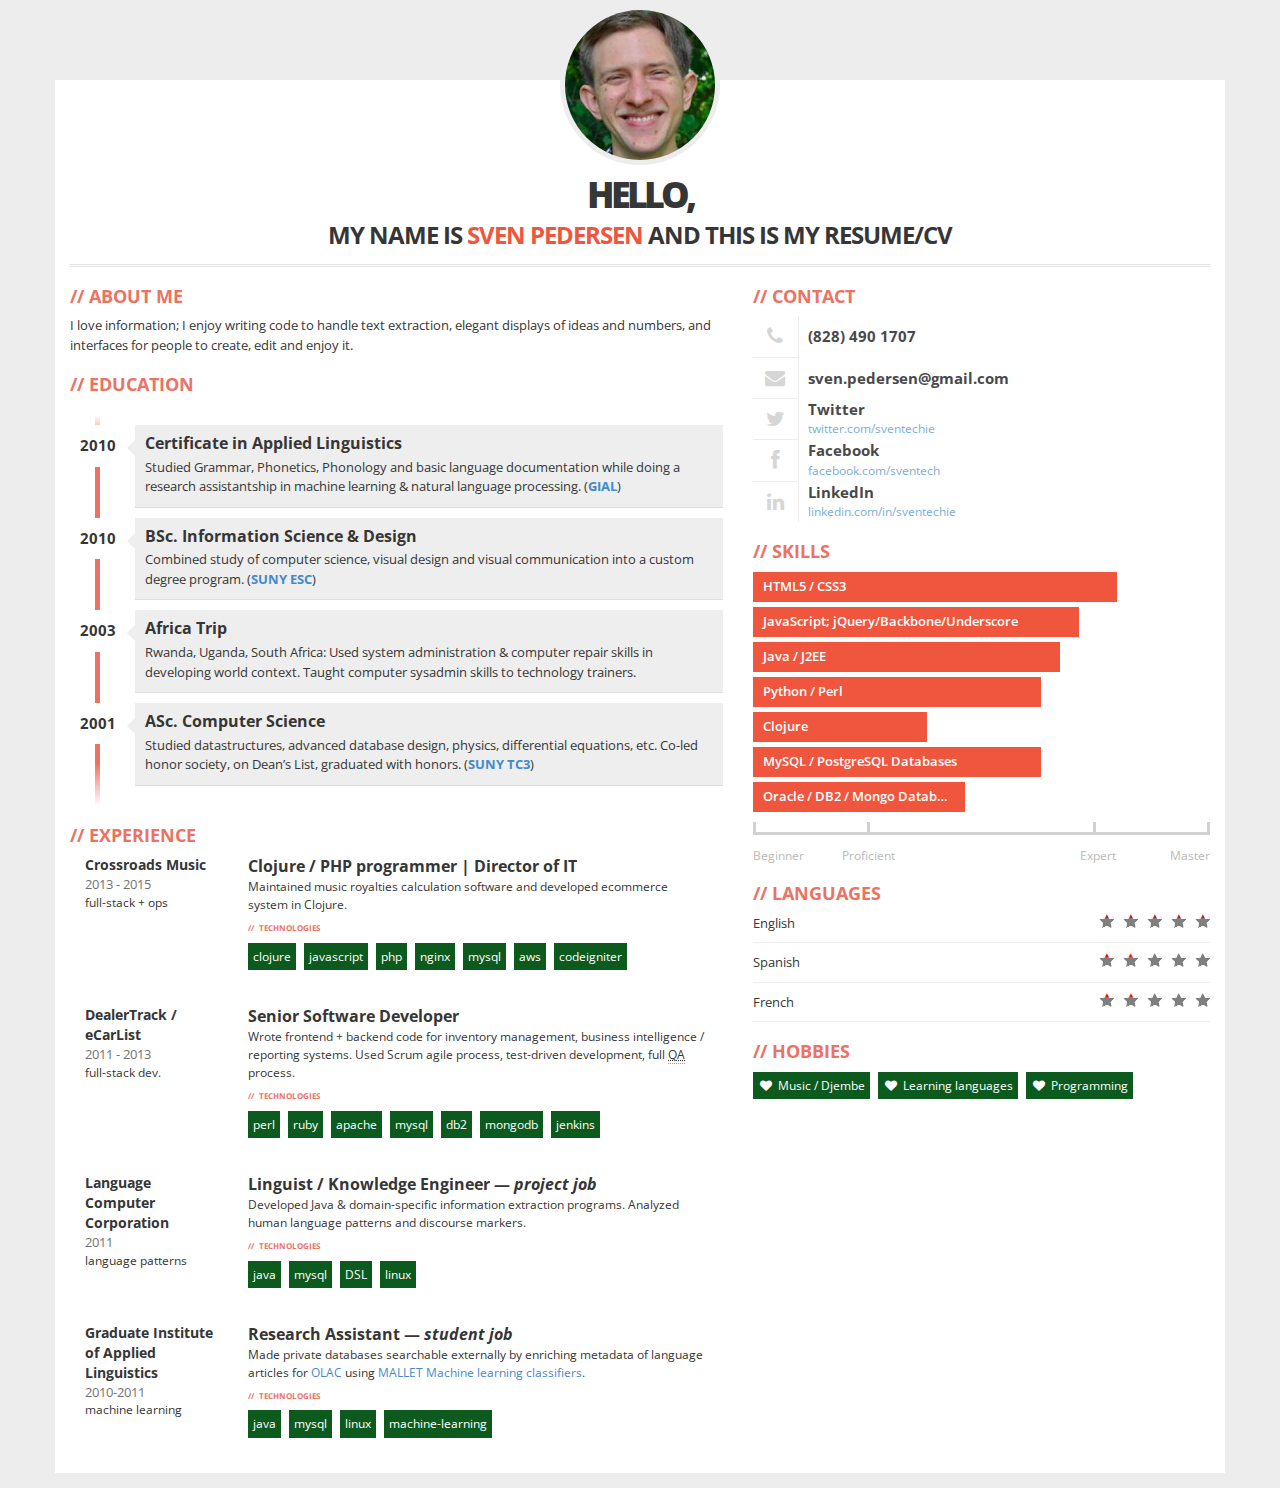
==== index.html @ 2f184332 "update languages" ====
<!DOCTYPE html>
<html lang="en">
  <head>
    <meta charset="utf-8">
    <meta http-equiv="X-UA-Compatible" content="IE=edge,chrome=1" />
    <meta name="viewport" content="width=device-width, initial-scale=1">
    <title>Sven Pedersen</title>
    <link href="css/bootstrap.min.css" rel="stylesheet">
    <link href="css/font-awesome.css" rel="stylesheet">
    <link href="css/main.css" rel="stylesheet">
    <!--[if lt IE 9]>
      <script src="js/html5shiv.js"></script>
      <script src="js/respond.min.js"></script>
    <![endif]-->
  </head>
  <body>
    <div class="container">
      <div class="row">
        <div class="col-xs-12">
          <div id="photo-header" class="text-center">
            <!-- PHOTO (AVATAR) -->
            <div id="photo">
              <img src="img/sven_profile.jpg" alt="avatar">
            </div>
            <div id="text-header">
              <h1>Hello,<br> my name is <span>Sven Pedersen</span> and this is my resume/cv</h1>
            </div>
          </div>
        </div>
      </div>
      <div class="row">
        <div class="col-xs-12 col-sm-7">
          <!-- ABOUT ME -->
          <div class="box">
            <h2>About Me</h2>
            <p>I love information; I enjoy writing code to handle text extraction, elegant displays
                of ideas and numbers, and interfaces for people to create, edit and enjoy it.
              </p>
          </div>
          <!-- EDUCATION -->
          <div class="box">
            <h2>Education</h2>
            <ul id="education" class="clearfix">
              <li>
                <div class="year pull-left">2010</div>
                <div class="description pull-right">
                  <h3>Certificate in Applied Linguistics</h3>
                  <p>Studied Grammar, Phonetics, Phonology and basic language documentation
                    while doing a research assistantship in machine learning &amp; natural language processing.
                    (<b><a href="http://www.gial.edu">GIAL</a></b>)</p>
                </div>
              </li>
              <li>
                <div class="year pull-left">2010</div>
                <div class="description pull-right">
                  <h3>BSc. Information Science &amp; Design</h3>
                  <p>Combined study of computer science, visual design and visual communication
                    into a custom degree program.
                    (<b><a href="http://www.esc.edu">SUNY ESC</a></b>)</p>
                </div>
              </li>
              <li>
                <div class="year pull-left">2003</div>
                <div class="description pull-right">
                  <h3>Africa Trip</h3>
                  <p>Rwanda, Uganda, South Africa: Used system administration &amp; computer repair skills in developing world context.
                    Taught computer sysadmin skills to technology trainers.</p>
                </div>
              </li>
              <li>
                <div class="year pull-left">2001</div>
                <div class="description pull-right">
                  <h3>ASc. Computer Science</h3>
                  <p>Studied datastructures, advanced database design, physics, differential equations, etc.
                     Co-led honor society, on Dean&rsquo;s List, graduated with honors.
                     (<b><a href="http://www.tc3.edu">SUNY TC3</a></b>)</p>
                </div>
              </li>
            </ul>
          </div>
          <!-- EXPERIENCE -->
          <div class="box">
            <h2>Experience</h2>
            <div class="job clearfix">
              <div class="col-xs-3">
                <div class="where">Crossroads Music</div>
                <div class="year">2013 - 2015</div>
                <div class="description">full-stack + ops</div>
              </div>
              <div class="col-xs-9">
                <div class="profession">Clojure / PHP programmer | Director of IT</div>
                <div class="description">Maintained music royalties calculation software and developed
                  ecommerce system in Clojure.</div>
                <!-- TECH -->
                <!-- Clojure, JavaScript, HTML5, SASS, PHP, CodeIgniter, Bootstrap, Linux, AWS, OpenStack -->
                <div class="box">
                  <h5>Technologies</h5>
                  <div class="tech-tag">clojure</div>
                  <div class="tech-tag">javascript</div>
                  <div class="tech-tag">php</div>
                  <div class="tech-tag">nginx</div>
                  <div class="tech-tag">mysql</div>
                  <div class="tech-tag">aws</div>
                  <div class="tech-tag">codeigniter</div>
                </div>
              </div>
            </div>
            <div class="job clearfix">
              <div class="col-xs-3">
                <div class="where">DealerTrack / eCarList</div>
                <div class="year">2011 - 2013</div>
                <div class="description">full-stack dev.</div>
              </div>
              <div class="col-xs-9">
                <div class="profession">Senior Software Developer</div>
                <div class="description">Wrote frontend + backend code for inventory management, business intelligence / reporting systems.
                  Used Scrum agile process, test-driven development, full <abbr title="quality assurance">QA</abbr> process.</div>
                <!-- TECH -->
                <!-- jQuery, HTML5, SASS, Perl, Ruby, Selenium WebDriver, MongoDB, MySQL, IBM DB2, Linux, Jenkins -->
                <div class="box">
                  <h5>Technologies</h5>
                  <div class="tech-tag">perl</div>
                  <div class="tech-tag">ruby</div>
                  <div class="tech-tag">apache</div>
                  <div class="tech-tag">mysql</div>
                  <div class="tech-tag">db2</div>
                  <div class="tech-tag">mongodb</div>
                  <div class="tech-tag">jenkins</div>
                </div>
              </div>
            </div>
            <div class="job clearfix">
              <div class="col-xs-3">
                <div class="where">Language Computer Corporation</div>
                <div class="year">2011</div>
                <div class="description">language patterns</div>
              </div>
              <div class="col-xs-9">
                <div class="profession">Linguist / Knowledge Engineer &mdash; <em>project job</em></div>
                <div class="description">Developed Java &amp; domain-specific information extraction programs.
                  Analyzed human language patterns and discourse markers.</div>
                <!-- TECH -->
                <!-- jQuery, HTML5, SASS, Perl, Ruby, Selenium WebDriver, MongoDB, MySQL, IBM DB2, Linux, Jenkins -->
                <div class="box">
                  <h5>Technologies</h5>
                  <div class="tech-tag">java</div>
                  <div class="tech-tag">mysql</div>
                  <div class="tech-tag">DSL</div>
                  <div class="tech-tag">linux</div>
                </div>
              </div>
            </div>
            <div class="job clearfix">
              <div class="col-xs-3">
                <div class="where">Graduate Institute of Applied Linguistics</div>
                <div class="year">2010-2011</div>
                <div class="description">machine learning</div>
              </div>
              <div class="col-xs-9">
                <div class="profession">Research Assistant &mdash; <em>student job</em></div>
                <div class="description">
                    Made private databases searchable externally by enriching metadata
                    of language articles for <a href="http://www.language-archives.org">OLAC</a>
                    using <a href="http://mallet.cs.umass.edu">MALLET Machine learning classifiers</a>.
                  </div>
                <!-- TECH -->
                <!-- Java, MALLET, Python, NLTK, MySQL, Linux, Apache -->
                <div class="box">
                  <h5>Technologies</h5>
                  <div class="tech-tag">java</div>
                  <div class="tech-tag">mysql</div>
                  <div class="tech-tag">linux</div>
                  <div class="tech-tag">machine-learning</div>
                </div>
              </div>
            </div>
          </div>
        </div>
        <div class="col-xs-12 col-sm-5">
          <!-- CONTACT -->
          <div class="box clearfix">
            <h2>Contact</h2>
            <div class="contact-item">
              <div class="icon pull-left text-center"><span class="fa fa-phone fa-fw"></span></div>
              <div class="title only pull-right">(828) 490 1707</div>
            </div>
            <div class="contact-item">
              <div class="icon pull-left text-center"><span class="fa fa-envelope fa-fw"></span></div>
              <div class="title only pull-right">sven.pedersen@gmail.com</div>
            </div>
            <div class="contact-item">
              <div class="icon pull-left text-center"><span class="fa fa-twitter fa-fw"></span></div>
              <div class="title pull-right">Twitter</div>
              <div class="description pull-right"><a href="https://twitter.com/sventechie">twitter.com/sventechie</a></div>
            </div>
            <div class="contact-item">
              <div class="icon pull-left text-center"><span class="fa fa-facebook fa-fw"></span></div>
              <div class="title pull-right">Facebook</div>
              <div class="description pull-right"><a href="https://www.facebook.com/sventech">facebook.com/sventech</a></div>
            </div>
            <div class="contact-item">
              <div class="icon pull-left text-center"><span class="fa fa-linkedin fa-fw"></span></div>
              <div class="title pull-right">LinkedIn</div>
                <div class="description pull-right"><a href="https://linkedin.com/in/sventechie">linkedin.com/in/sventechie</a></div>
            </div>
          </div>
          <!-- SKILLS -->
          <div class="box">
            <h2>Skills</h2>
            <div class="skills">
              <div class="item-skills" data-percent="0.95">HTML5 / CSS3</div>
              <div class="item-skills" data-percent="0.85">JavaScript; jQuery/Backbone/Underscore</div>
              <div class="item-skills" data-percent="0.80">Java / J2EE</div>
              <div class="item-skills" data-percent="0.75">Python / Perl</div>
              <div class="item-skills" data-percent="0.45">Clojure</div>
              <div class="item-skills" data-percent="0.75">MySQL / PostgreSQL Databases</div>
              <div class="item-skills" data-percent="0.55">Oracle / DB2 / Mongo Databases</div>
              <div class="skills-legend clearfix">
                <div class="legend-left legend">Beginner</div>
                <div class="legend-left legend"><span>Proficient</span></div>
                <div class="legend-right legend"><span>Expert</span></div>
                <div class="legend-right legend">Master</div>
              </div>
            </div>
          </div>
          <!-- LANGUAGES -->
          <div class="box">
            <h2>Languages</h2>
            <div id="language-skills">
              <div class="skill">English <div class="icons pull-right"><div style="width: 100%;" class="icons-red"></div></div></div>
              <div class="skill">Spanish <div class="icons pull-right"><div style="width: 40%;" class="icons-red"></div></div></div>
              <div class="skill">French <div class="icons pull-right"><div style="width: 35%;" class="icons-red"></div></div></div>
            </div>
          </div>
          <!-- HOBBIES -->
          <div class="box">
            <h2>Hobbies</h2>
            <div class="hobby">Music / Djembe</div>
            <div class="hobby">Learning languages</div>
            <div class="hobby">Programming</div>
          </div>
        </div>
      </div>
    </div>
    <!-- JQUERY -->
    <script src="js/jquery.min.js"></script>
    <!-- BOOTSTRAP -->
    <script src="js/bootstrap.min.js"></script>
    <!-- SCRIPTS -->
    <script src="js/scripts.js"></script>
  </body>
  <!-- template: 3 Color Resume by
</html>
---- css/main.css ----
/*******************************************
3ColorResume
Author: office@kamsolutions.pl
*******************************************/
/*******************************************
FONTS
*******************************************/
@import url(http://fonts.googleapis.com/css?family=Open+Sans:400,600,700,800);
/*******************************************
SETTINGS
*******************************************/
@-webkit-viewport {
  width: device-width; }

@-moz-viewport {
  width: device-width; }

@-ms-viewport {
  width: device-width; }

@-o-viewport {
  width: device-width; }

@viewport {
  width: device-width; }

/*******************************************
BODY
*******************************************/
body {
  font-family: 'Open Sans', Arial, Tahoma;
  font-weight: 400;
  font-size: 1em;
  color: #363636;
  background: #ededed; }

/*******************************************
CONTAINER
*******************************************/
.container {
  margin-top: 80px;
  margin-bottom: 15px;
  background: #fff; }

/*******************************************
PHOTO (AVATAR)
*******************************************/
#photo-header {
  margin-top: -75px; }

#photo {
  width: 160px;
  height: 160px;
  border-radius: 50%;
  overflow: hidden;
  padding: 5px;
  background: #ededed;
  display: inline-block; }
  #photo img {
    width: 150px;
    height: 150px;
    border-radius: 50%; }

#text-header h1 {
  margin: 0;
  padding: 0;
  font-size: 2.4em;
  font-weight: 700;
  text-transform: uppercase;
  letter-spacing: -1px; }
  #text-header h1::first-line {
    font-size: 1.5em;
    letter-spacing: -4px;
    font-weight: 800;
    line-height: 1.5em; }
  #text-header h1 span {
    color: #F0563D; }
  #text-header h1 sup {
    opacity: 0.5; }

#text-header:after {
  width: 100%;
  height: 3px;
  background: url(../img/line.png);
  margin-top: 15px;
  content: '';
  display: block; }

/*******************************************
DEFAULT BOX
*******************************************/
.box {
  margin-bottom: 15px; }
  .box h2 {
    color: #EC7263;
    font-size: 1.8em;
    font-weight: 700;
    text-transform: uppercase; }
    .box h2:before {
      content: '//';
      margin-right: 5px; }
  .box h5 {
    color: #EC7263;
    font-size: 0.8em;
    font-weight: 700;
    text-transform: uppercase; }
    .box h5:before {
      content: '//';
      margin-right: 5px; }
  .box p {
    font-size: 1.3em;
    line-height: 1.5em; }

/*******************************************
EDUCATION
*******************************************/
#education {
  margin-top: 20px;
  position: relative;
  padding: 1em 0;
  list-style: none; }
  #education:before {
    width: 5px;
    height: 100%;
    position: absolute;
    left: 25px;
    top: 0;
    content: ' ';
    display: block;
    background: #EC7263;
    background: -moz-linear-gradient(top, #ffffff 0%, #EC7263 7%, #EC7263 89%, #ffffff 100%);
    background: -webkit-gradient(linear, left top, left bottom, color-stop(0%, #ffffff), color-stop(7%, #EC7263), color-stop(89%, #EC7263), color-stop(100%, #ffffff));
    background: -webkit-linear-gradient(top, #ffffff 0%, #EC7263 7%, #EC7263 89%, #ffffff 100%);
    background: -o-linear-gradient(top, #ffffff 0%, #EC7263 7%, #EC7263 89%, #ffffff 100%);
    background: -ms-linear-gradient(top, #ffffff 0%, #EC7263 7%, #EC7263 89%, #ffffff 100%);
    background: linear-gradient(to bottom, #ffffff 0%, #EC7263 7%, #EC7263 89%, #ffffff 100%);
    filter: progid:DXImageTransform.Microsoft.gradient( startColorstr='#ffffff', endColorstr='#ffffff',GradientType=0 ); }
  #education li {
    width: 100%;
    z-index: 2;
    position: relative;
    float: left; }
  #education .year {
    width: 10%;
    background: #fff;
    padding: 10px;
    font-size: 1.5em;
    font-weight: 700;
    display: inline-block; }
  #education .description {
    width: 80%;
    display: inline-block;
    background: #eee;
    margin-bottom: 10px;
    position: relative;
    padding: 10px 10px 0 10px;
    border-bottom: 1px solid #ddd; }
    #education .description:after {
      content: '';
      position: absolute;
      top: 15px;
      right: 0;
      left: -16px;
      height: 0;
      width: 0;
      border: solid transparent;
      border-right-color: #eee;
      border-width: 8px;
      pointer-events: none; }
    #education .description h3 {
      font-size: 1.6em;
      margin: 0;
      padding: 0;
      font-weight: 700; }
    #education .description p {
      font-size: 1.3em;
      margin-top: 5px;
      padding: 0; }

/*******************************************
EXPERIENCES
*******************************************/
.job {
  margin-bottom: 15px; }
  .job .where {
    font-size: 1.4em;
    font-weight: bold; }
  .job .year {
    font-size: 1.3em;
    opacity: 0.7; }
  .job .profession {
    font-size: 1.6em;
    font-weight: bold; }
  .job .description {
    font-size: 1.2em;
    line-height: 1.5em; }

/*******************************************
CONTACT
*******************************************/
.contact-item {
  width: 100%;
  float: left; }
  .contact-item .icon {
    padding: 10px;
    border-right: 1px solid #aaa;
    border-bottom: 1px solid #aaa;
    opacity: 0.2; }
  .contact-item:last-child .icon {
    border-bottom: none; }
  .contact-item .fa {
    font-size: 2em; }
  .contact-item .title {
    width: 80%;
    width: calc(100% - 55px);
    font-size: 1.5em;
    font-weight: 700;
    opacity: 0.9; }
    .contact-item .title.only {
      margin-top: 10px; }
  .contact-item .description {
    width: 80%;
    width: calc(100% - 55px);
    font-size: 1.2em;
    opacity: 0.7; }

/*******************************************
SKILLS
*******************************************/
.item-skills {
  height: 30px;
  background: #F0563D;
  color: #fff;
  padding: 5px 10px;
  margin-bottom: 5px;
  white-space: nowrap;
  overflow: hidden;
  text-overflow: ellipsis;
  font-size: 1.3em;
  font-weight: 600; }

.skills-legend {
  margin-top: 20px;
  opacity: 0.8; }
  .skills-legend:before {
    width: 100%;
    height: 3px;
    position: relative;
    content: ' ';
    display: block;
    margin-bottom: -13px;
    background: #c6c6c6; }
  .skills-legend div {
    width: 25%;
    display: inline-block;
    font-size: 1.2em;
    color: #a9a9a9;
    float: left; }

.legend:before {
  width: 3px;
  height: 10px;
  position: relative;
  content: ' ';
  display: block;
  margin: auto;
  margin-bottom: 15px;
  background: #c6c6c6; }

.legend-left.legend:before {
  margin-left: 0; }

.legend-right.legend:before {
  margin-right: 0; }

.legend-left:nth-child(2) span {
  margin-left: -25px; }

.legend-right {
  text-align: right; }
  .legend-right:nth-child(3) span {
    margin-right: -20px; }

/*******************************************
LANGUAGES
*******************************************/
#language-skills .skill {
  font-size: 1.3em;
  margin: 10px 0;
  padding-bottom: 10px;
  border-bottom: 1px solid #eee; }
  #language-skills .skill .icons {
    width: 111px;
    height: 14px;
    background: url(../img/star-grey.png) no-repeat; }
  #language-skills .skill .icons-red {
    background: url(../img/star-red.png) no-repeat; }

/*******************************************
HOBBIES
*******************************************/
.hobby {
  color: #fff;
  display: inline-block;
  margin-right: 5px;
  margin-bottom: 5px;
  padding: 5px 5px 5px 25px;
  background: #0D5A1E;
  position: relative;
  font-size: 1.2em; }
  .hobby:before {
    content: "\f004";
    font-family: FontAwesome;
    font-style: normal;
    font-weight: normal;
    position: absolute;
    top: 6px;
    left: 7px; }

/*******************************************
TAGS
*******************************************/
.tech-tag {
  color: #fff;
  display: inline-block;
  margin-right: 5px;
  margin-bottom: 5px;
  padding: 5px 5px 5px 5px;
  background: #0D5A1E;
  position: relative;
  font-size: 1.2em; }

/*******************************************
MEDIA
*******************************************/
@media (min-width: 500px) {
  #education .description {
    width: 85%; } }

@media (min-width: 768px) {
  #education .description {
    width: 85%; } }

@media (min-width: 992px) {
  #education .description {
    width: 87%; } }

@media (min-width: 1200px) {
  #education .description {
    width: 90%; } }
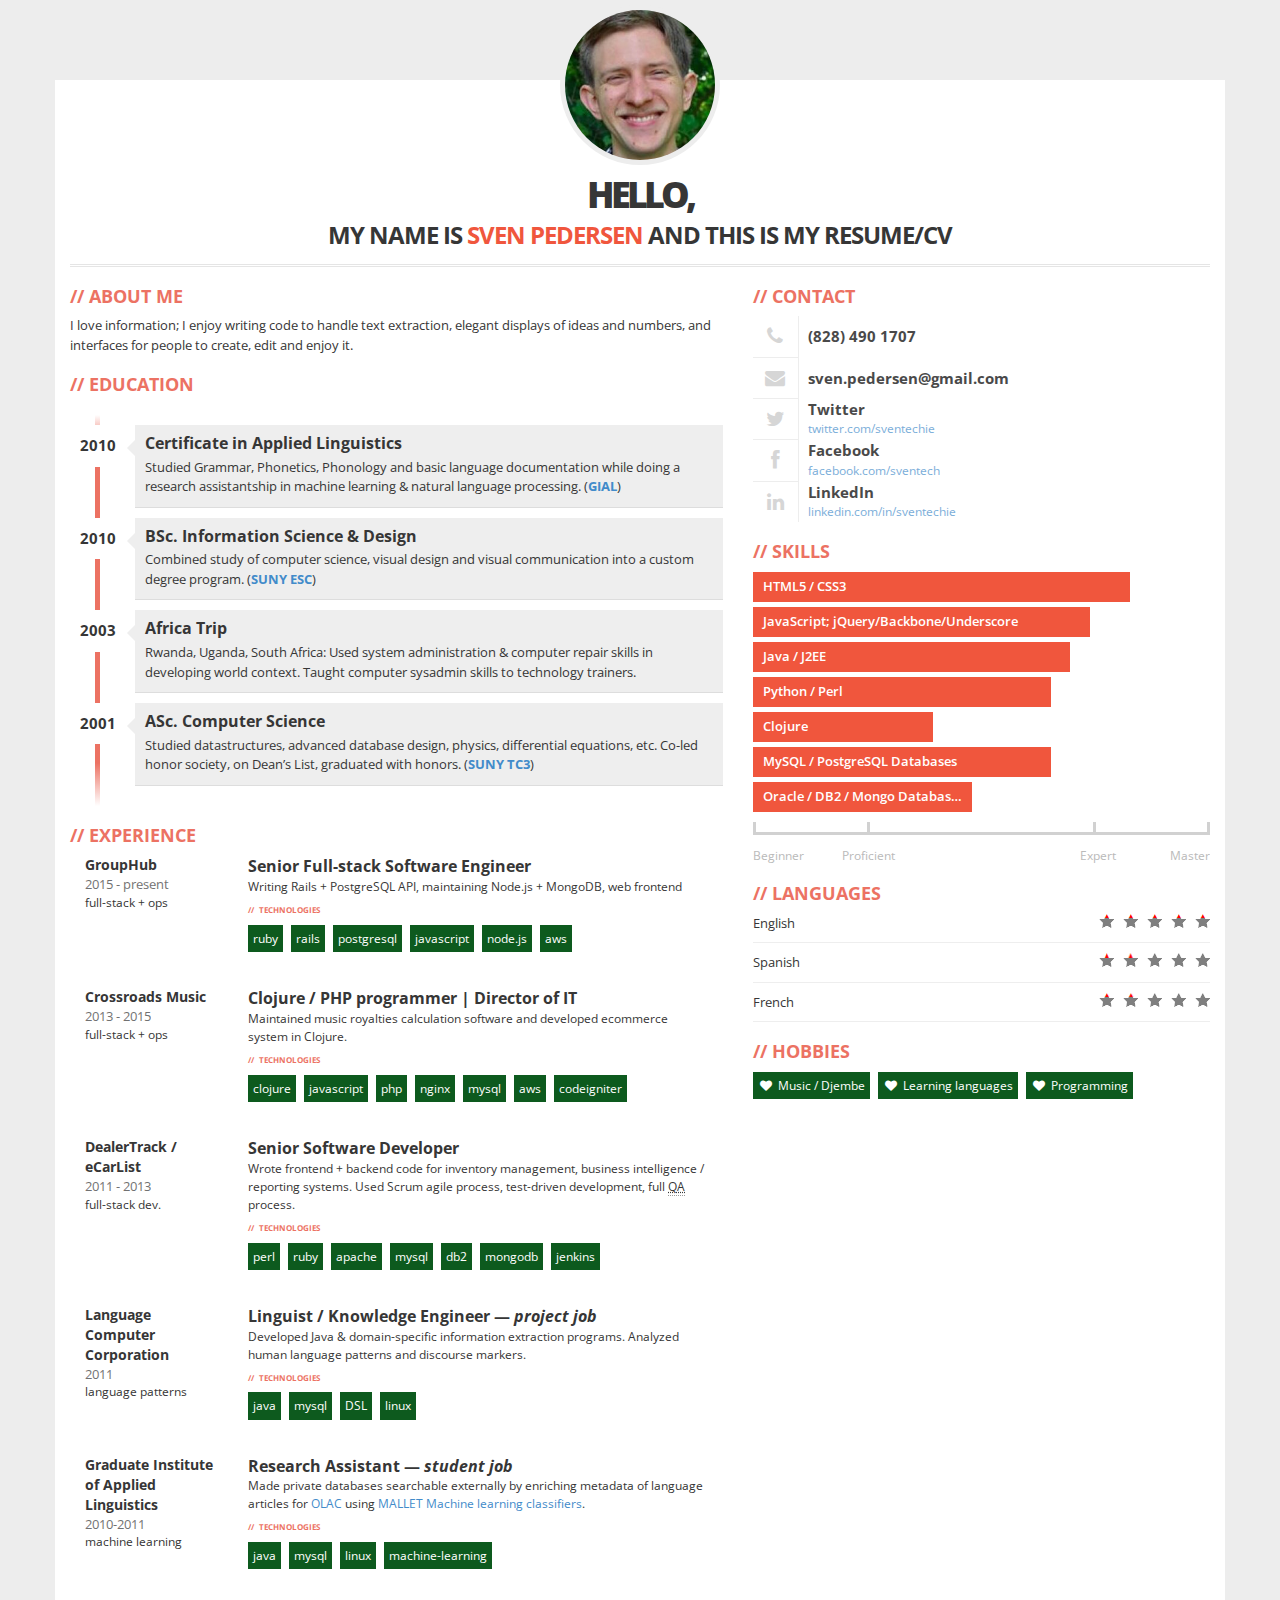
==== commit e92459a9: "add GroupHub job" ====
--- a/index.html
+++ b/index.html
@@ -81,6 +81,28 @@
           <!-- EXPERIENCE -->
           <div class="box">
             <h2>Experience</h2>
+             <div class="job clearfix">
+              <div class="col-xs-3">
+                <div class="where">GroupHub</div>
+                <div class="year">2015 - present</div>
+                <div class="description">full-stack + ops</div>
+              </div>
+              <div class="col-xs-9">
+                <div class="profession">Senior Full-stack Software Engineer</div>
+                <div class="description">Writing Rails + PostgreSQL API, maintaining Node.js + MongoDB, web frontend</div>
+                <!-- TECH -->
+                <!-- Ruby, Rails, JavaScript, HTML5, SASS, Linux, AWS -->
+                <div class="box">
+                  <h5>Technologies</h5>
+                  <div class="tech-tag">ruby</div>
+                  <div class="tech-tag">rails</div>
+                  <div class="tech-tag">postgresql</div>
+                  <div class="tech-tag">javascript</div>
+                  <div class="tech-tag">node.js</div>
+                  <div class="tech-tag">aws</div>
+                </div>
+              </div>
+            </div>
             <div class="job clearfix">
               <div class="col-xs-3">
                 <div class="where">Crossroads Music</div>
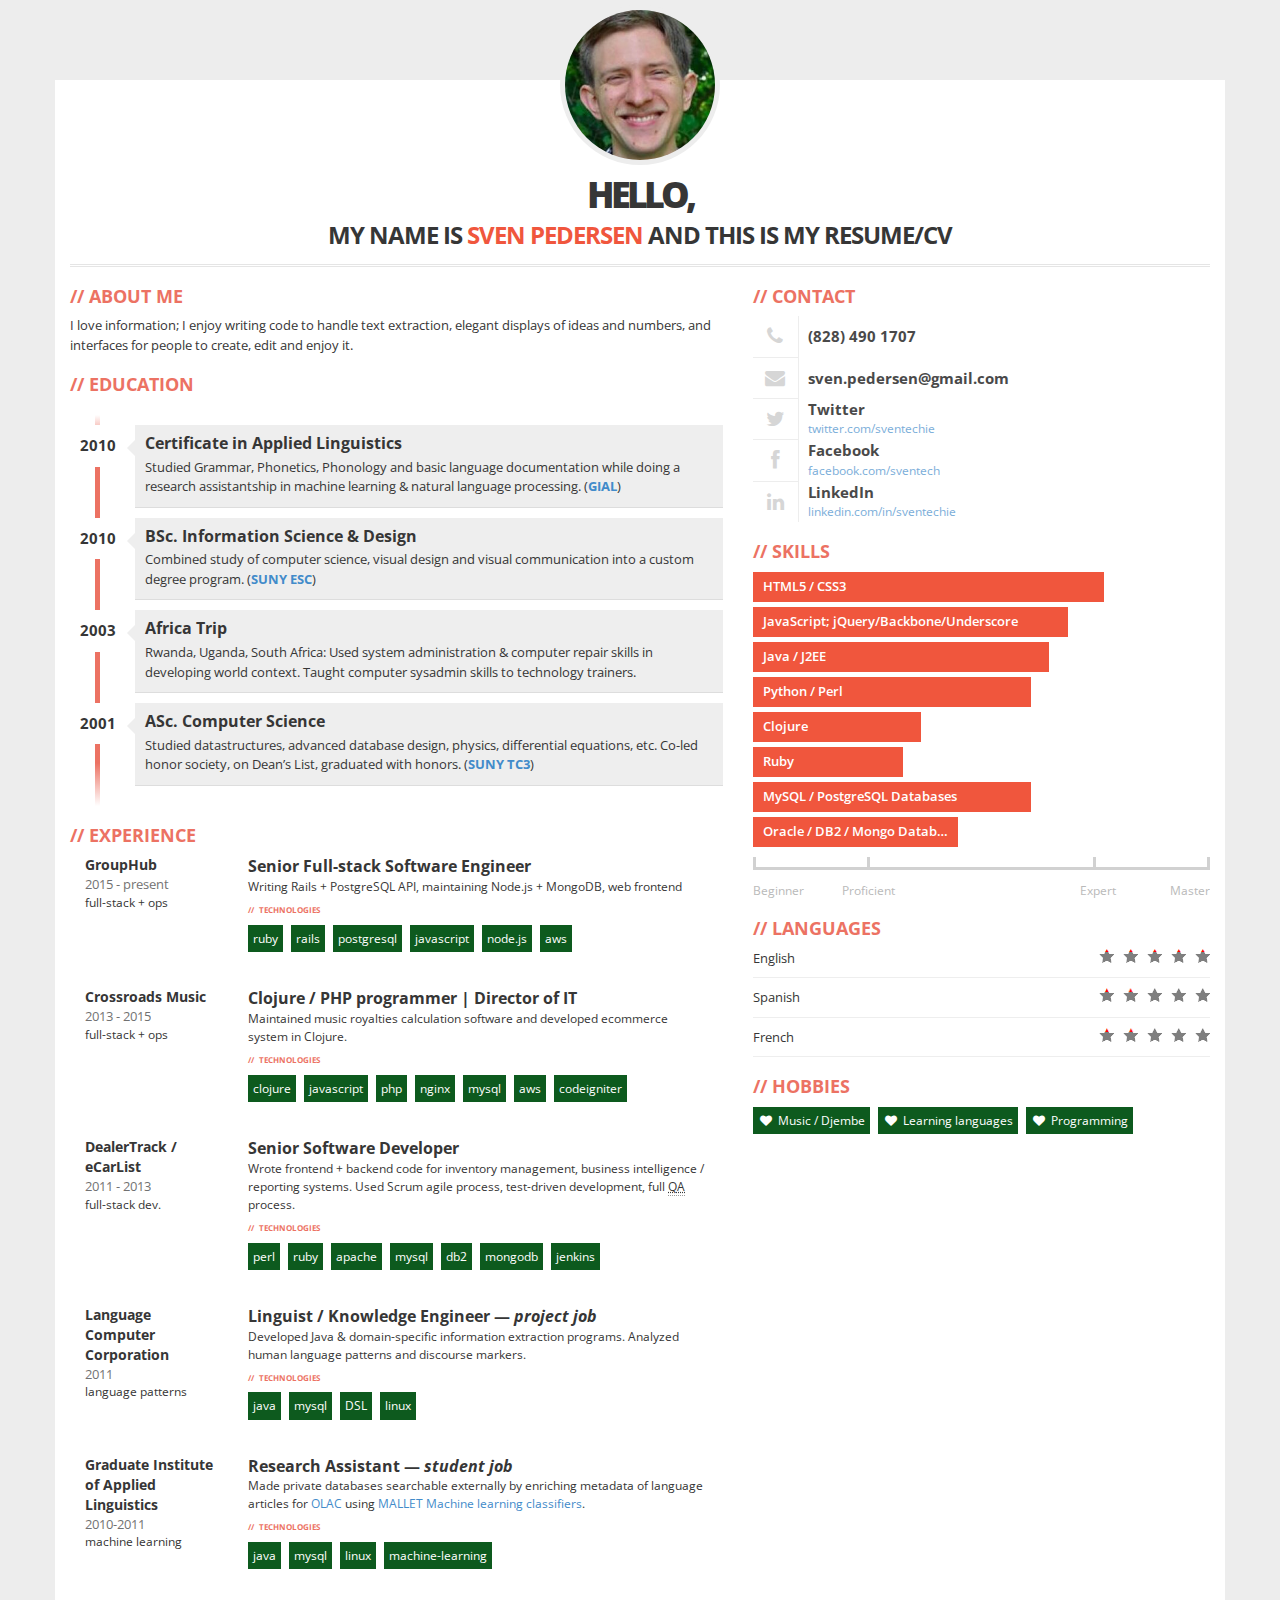
==== commit 97ca7eb0: "add Ruby skill" ====
--- a/index.html
+++ b/index.html
@@ -235,6 +235,7 @@
               <div class="item-skills" data-percent="0.80">Java / J2EE</div>
               <div class="item-skills" data-percent="0.75">Python / Perl</div>
               <div class="item-skills" data-percent="0.45">Clojure</div>
+              <div class="item-skills" data-percent="0.40">Ruby</div>
               <div class="item-skills" data-percent="0.75">MySQL / PostgreSQL Databases</div>
               <div class="item-skills" data-percent="0.55">Oracle / DB2 / Mongo Databases</div>
               <div class="skills-legend clearfix">
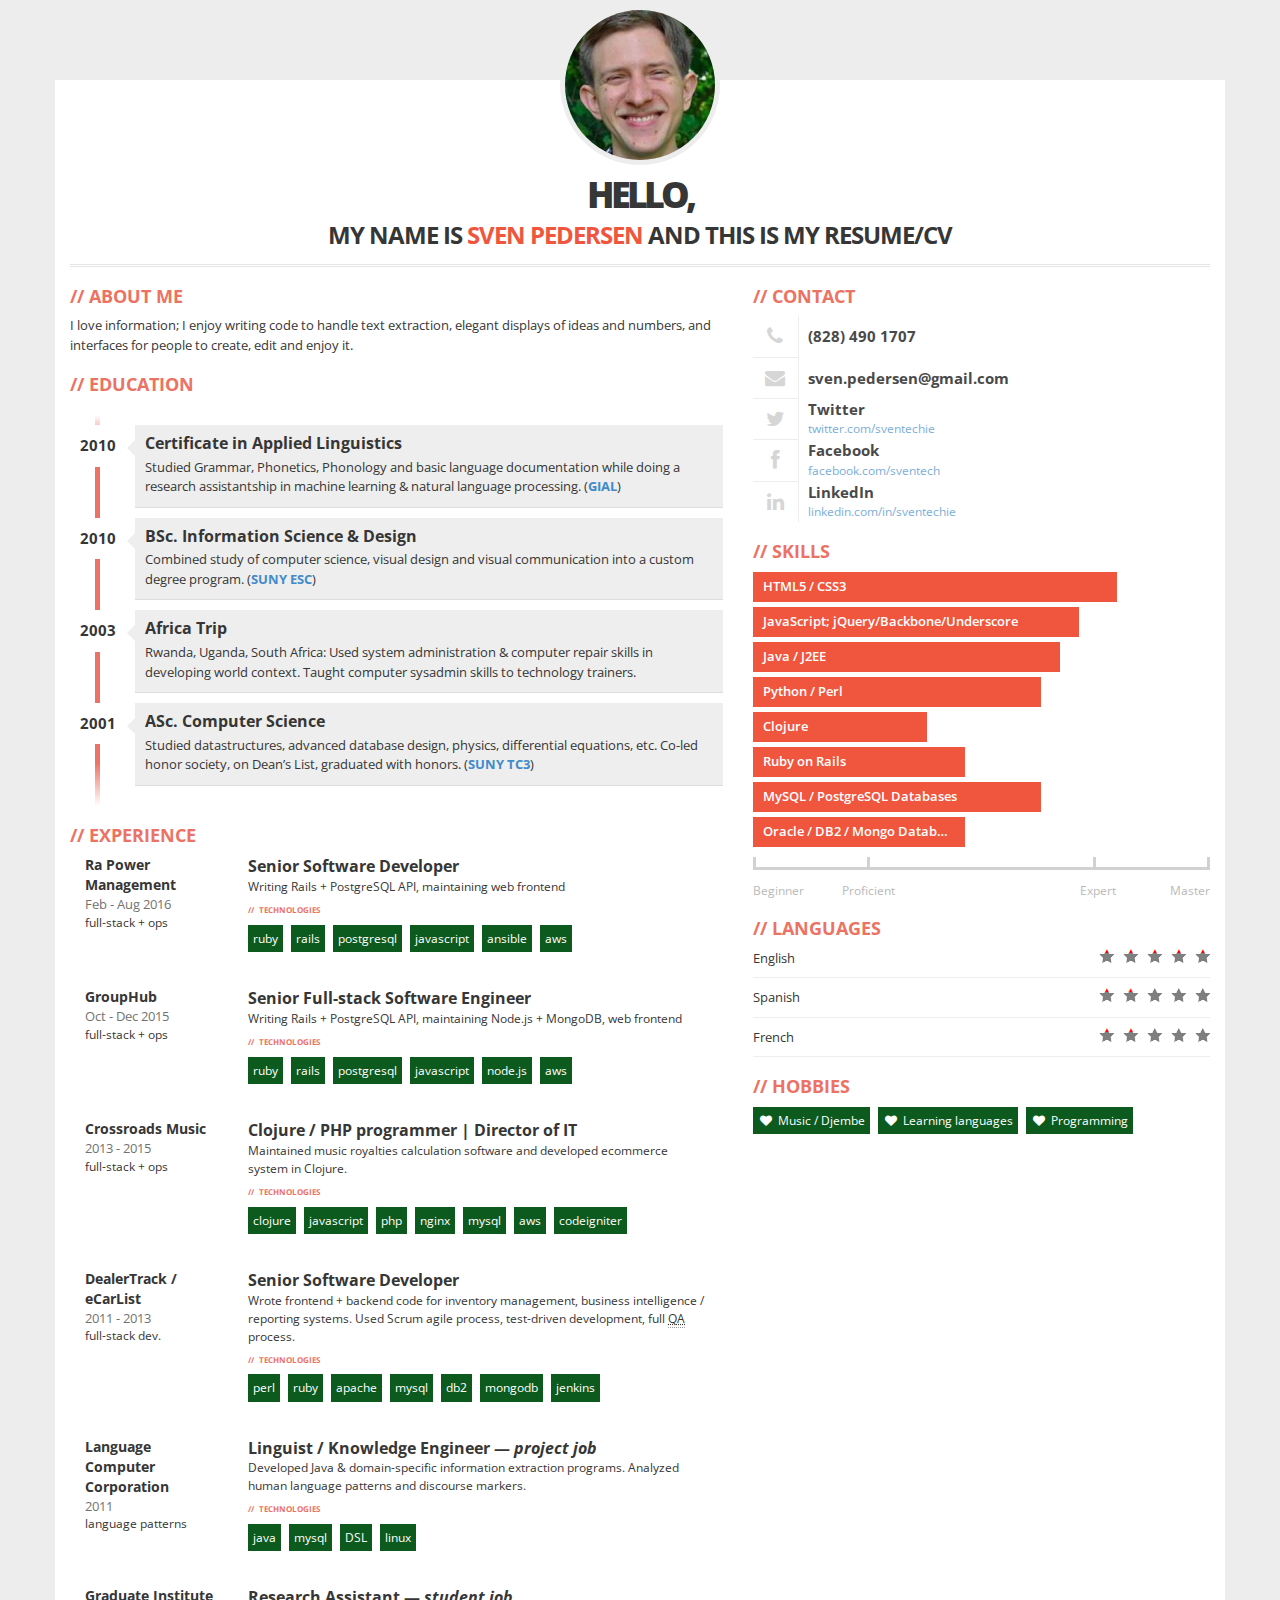
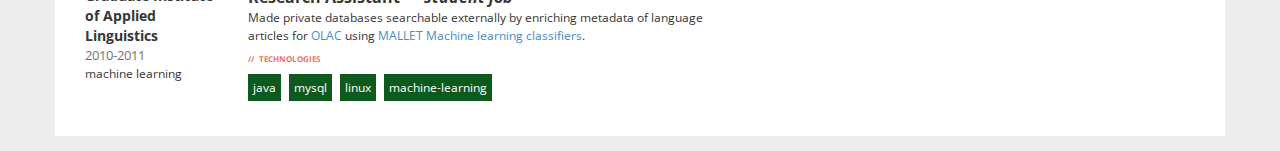
==== commit bc45ef99: "Add experience from Ra Power Management" ====
--- a/index.html
+++ b/index.html
@@ -81,10 +81,32 @@
           <!-- EXPERIENCE -->
           <div class="box">
             <h2>Experience</h2>
+            <div class="job clearfix">
+             <div class="col-xs-3">
+               <div class="where">Ra Power Management</div>
+               <div class="year">Feb - Aug 2016</div>
+               <div class="description">full-stack + ops</div>
+             </div>
+             <div class="col-xs-9">
+               <div class="profession">Senior Software Developer</div>
+               <div class="description">Writing Rails + PostgreSQL API, maintaining web frontend</div>
+               <!-- TECH -->
+               <!-- Ruby, Rails, JavaScript, HTML5, SASS, Linux, AWS -->
+               <div class="box">
+                 <h5>Technologies</h5>
+                 <div class="tech-tag">ruby</div>
+                 <div class="tech-tag">rails</div>
+                 <div class="tech-tag">postgresql</div>
+                 <div class="tech-tag">javascript</div>
+                 <div class="tech-tag">ansible</div>
+                 <div class="tech-tag">aws</div>
+               </div>
+             </div>
+           </div>
              <div class="job clearfix">
               <div class="col-xs-3">
                 <div class="where">GroupHub</div>
-                <div class="year">2015 - present</div>
+                <div class="year">Oct - Dec 2015</div>
                 <div class="description">full-stack + ops</div>
               </div>
               <div class="col-xs-9">
@@ -235,7 +257,7 @@
               <div class="item-skills" data-percent="0.80">Java / J2EE</div>
               <div class="item-skills" data-percent="0.75">Python / Perl</div>
               <div class="item-skills" data-percent="0.45">Clojure</div>
-              <div class="item-skills" data-percent="0.40">Ruby</div>
+              <div class="item-skills" data-percent="0.55">Ruby on Rails</div>
               <div class="item-skills" data-percent="0.75">MySQL / PostgreSQL Databases</div>
               <div class="item-skills" data-percent="0.55">Oracle / DB2 / Mongo Databases</div>
               <div class="skills-legend clearfix">
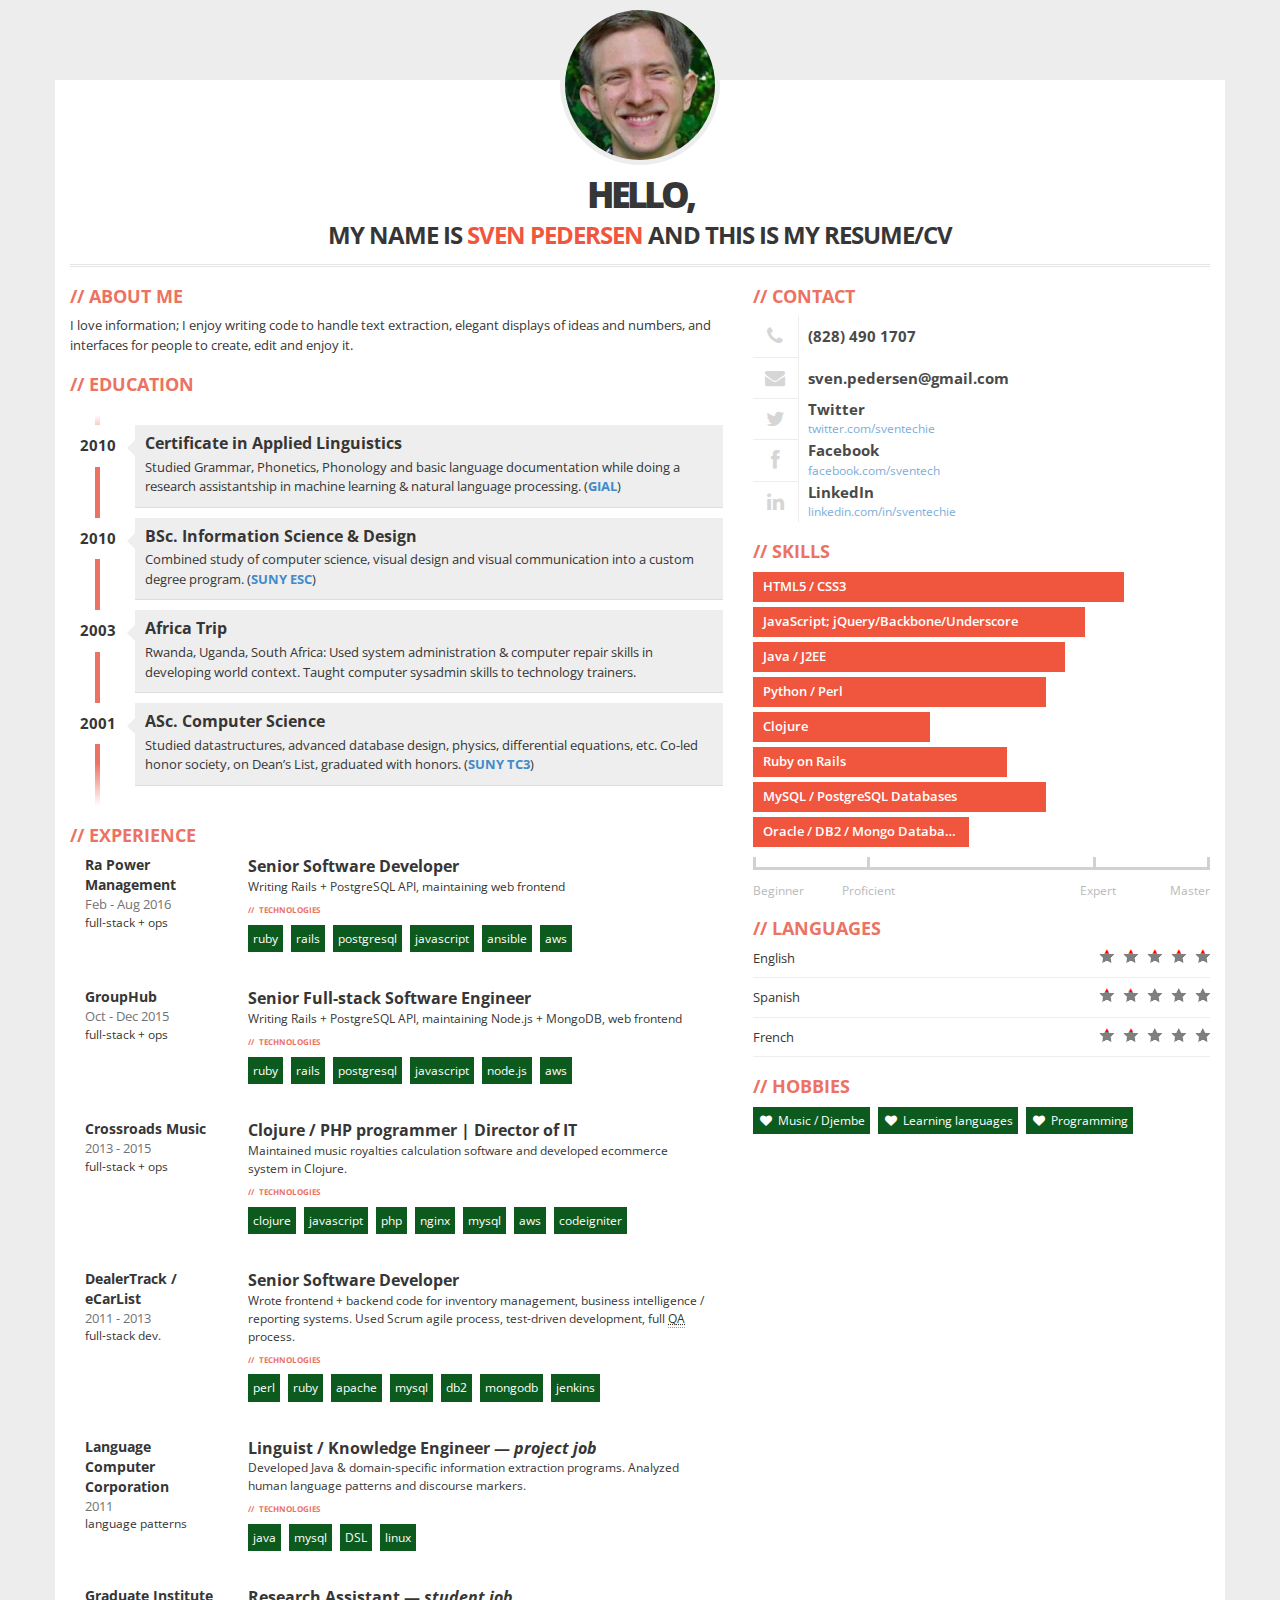
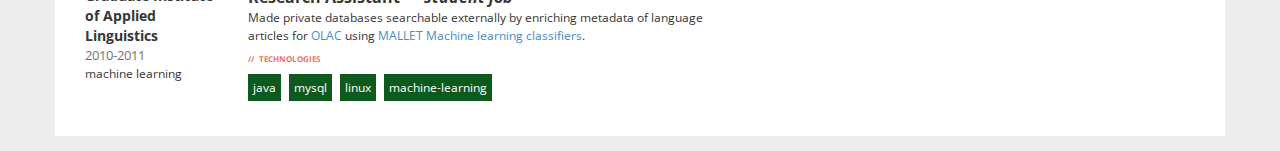
==== commit 178434fe: "Increase Ruby skill level" ====
--- a/index.html
+++ b/index.html
@@ -257,7 +257,7 @@
               <div class="item-skills" data-percent="0.80">Java / J2EE</div>
               <div class="item-skills" data-percent="0.75">Python / Perl</div>
               <div class="item-skills" data-percent="0.45">Clojure</div>
-              <div class="item-skills" data-percent="0.55">Ruby on Rails</div>
+              <div class="item-skills" data-percent="0.65">Ruby on Rails</div>
               <div class="item-skills" data-percent="0.75">MySQL / PostgreSQL Databases</div>
               <div class="item-skills" data-percent="0.55">Oracle / DB2 / Mongo Databases</div>
               <div class="skills-legend clearfix">
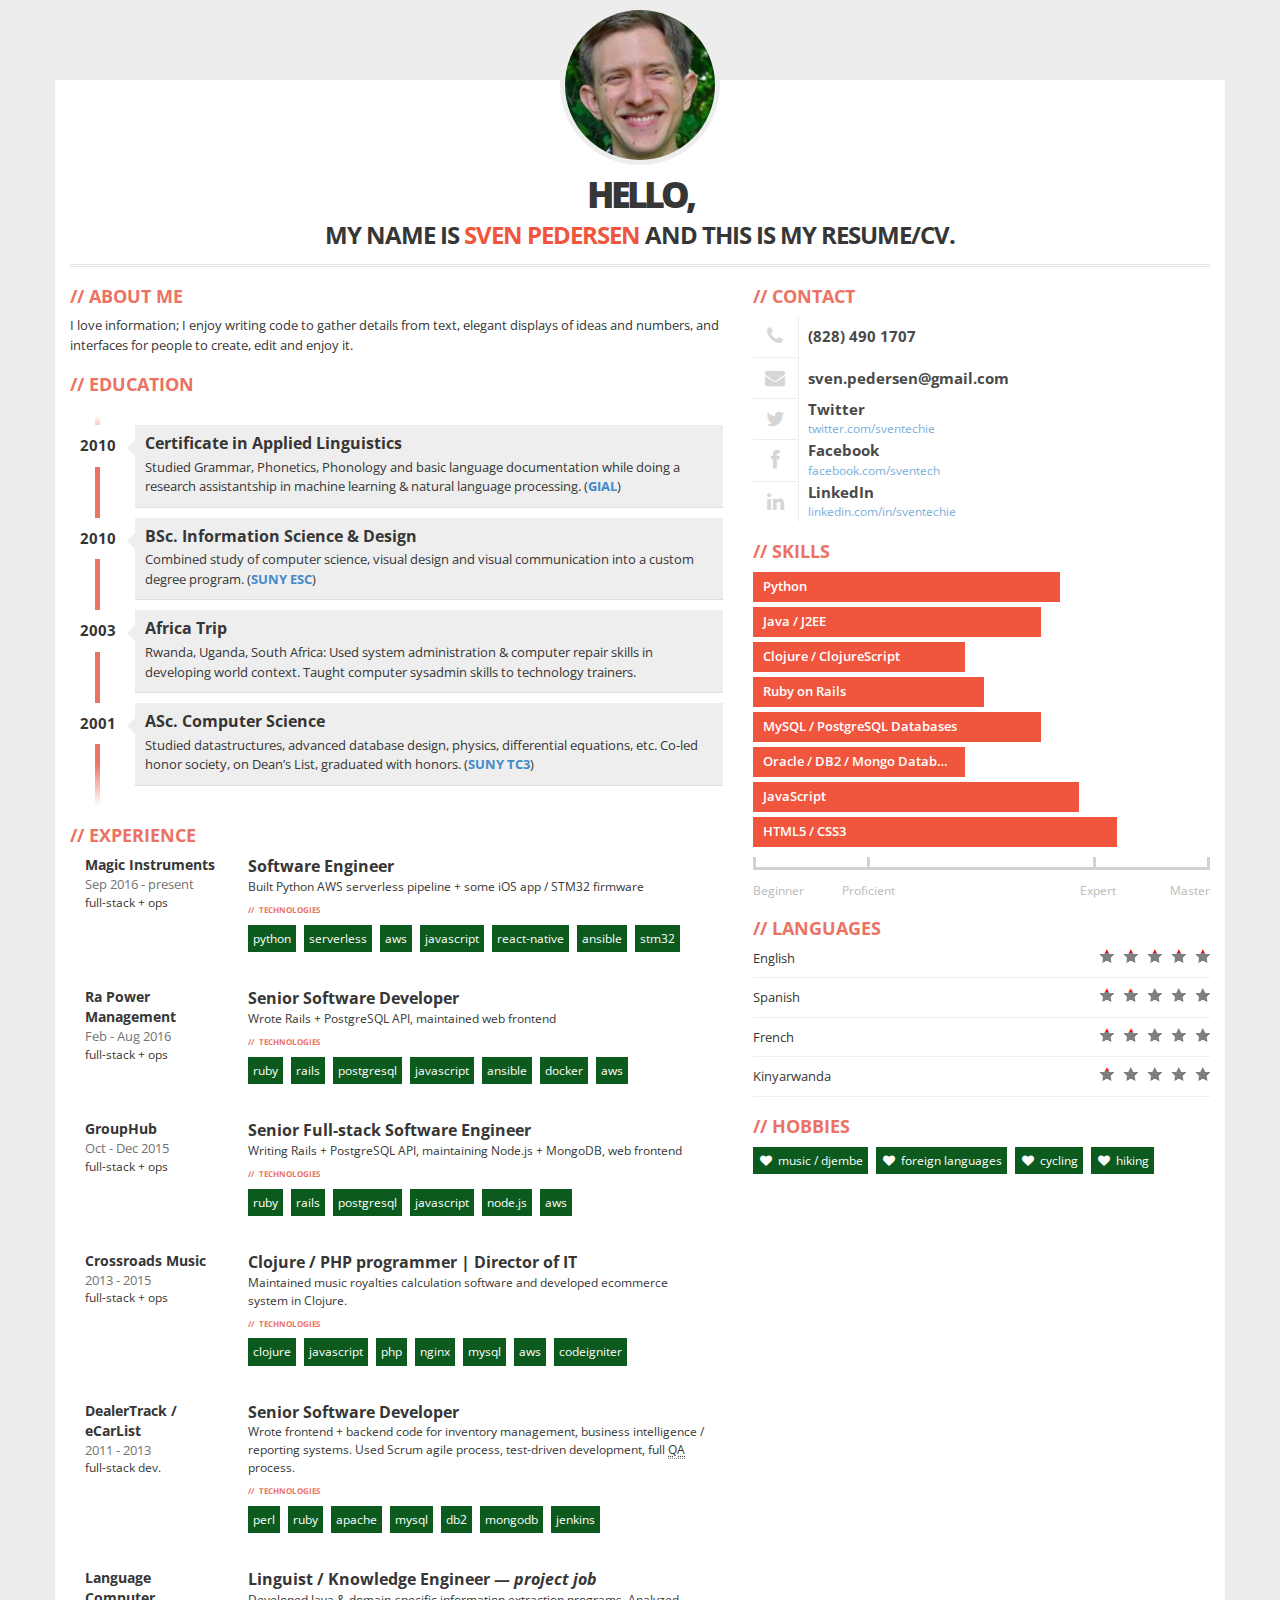
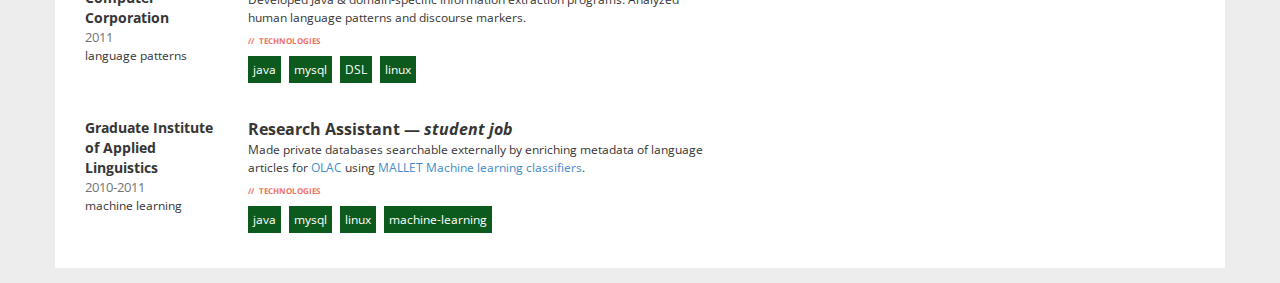
==== commit b1bcf5f0: "Add recent work + reorganization of skillset" ====
--- a/index.html
+++ b/index.html
@@ -23,7 +23,7 @@
               <img src="img/sven_profile.jpg" alt="avatar">
             </div>
             <div id="text-header">
-              <h1>Hello,<br> my name is <span>Sven Pedersen</span> and this is my resume/cv</h1>
+              <h1>Hello,<br> my name is <span>Sven Pedersen</span> and this is my resume/CV.</h1>
             </div>
           </div>
         </div>
@@ -33,7 +33,7 @@
           <!-- ABOUT ME -->
           <div class="box">
             <h2>About Me</h2>
-            <p>I love information; I enjoy writing code to handle text extraction, elegant displays
+            <p>I love information; I enjoy writing code to gather details from text, elegant displays
                 of ideas and numbers, and interfaces for people to create, edit and enjoy it.
               </p>
           </div>
@@ -81,28 +81,52 @@
           <!-- EXPERIENCE -->
           <div class="box">
             <h2>Experience</h2>
-            <div class="job clearfix">
-             <div class="col-xs-3">
-               <div class="where">Ra Power Management</div>
-               <div class="year">Feb - Aug 2016</div>
-               <div class="description">full-stack + ops</div>
-             </div>
-             <div class="col-xs-9">
-               <div class="profession">Senior Software Developer</div>
-               <div class="description">Writing Rails + PostgreSQL API, maintaining web frontend</div>
-               <!-- TECH -->
-               <!-- Ruby, Rails, JavaScript, HTML5, SASS, Linux, AWS -->
-               <div class="box">
-                 <h5>Technologies</h5>
-                 <div class="tech-tag">ruby</div>
-                 <div class="tech-tag">rails</div>
-                 <div class="tech-tag">postgresql</div>
-                 <div class="tech-tag">javascript</div>
-                 <div class="tech-tag">ansible</div>
-                 <div class="tech-tag">aws</div>
+              <div class="job clearfix">
+               <div class="col-xs-3">
+                 <div class="where">Magic Instruments</div>
+                 <div class="year">Sep 2016 - present</div>
+                 <div class="description">full-stack + ops</div>
+               </div>
+               <div class="col-xs-9">
+                 <div class="profession">Software Engineer</div>
+                 <div class="description">Built Python AWS serverless pipeline + some iOS app / STM32 firmware</div>
+                 <!-- TECH -->
+                 <!-- Ruby, Rails, JavaScript, HTML5, SASS, Linux, AWS -->
+                 <div class="box">
+                   <h5>Technologies</h5>
+                   <div class="tech-tag">python</div>
+                   <div class="tech-tag">serverless</div>
+                   <div class="tech-tag">aws</div>
+                   <div class="tech-tag">javascript</div>
+                   <div class="tech-tag">react-native</div>
+                   <div class="tech-tag">ansible</div>
+                   <div class="tech-tag">stm32</div>
+                 </div>
                </div>
              </div>
-           </div>
+              <div class="job clearfix">
+               <div class="col-xs-3">
+                 <div class="where">Ra Power Management</div>
+                 <div class="year">Feb - Aug 2016</div>
+                 <div class="description">full-stack + ops</div>
+               </div>
+               <div class="col-xs-9">
+                 <div class="profession">Senior Software Developer</div>
+                 <div class="description">Wrote Rails + PostgreSQL API, maintained web frontend</div>
+                 <!-- TECH -->
+                 <!-- Ruby, Rails, JavaScript, HTML5, SASS, Linux, AWS -->
+                 <div class="box">
+                   <h5>Technologies</h5>
+                   <div class="tech-tag">ruby</div>
+                   <div class="tech-tag">rails</div>
+                   <div class="tech-tag">postgresql</div>
+                   <div class="tech-tag">javascript</div>
+                   <div class="tech-tag">ansible</div>
+                   <div class="tech-tag">docker</div>
+                   <div class="tech-tag">aws</div>
+                 </div>
+               </div>
+             </div>
              <div class="job clearfix">
               <div class="col-xs-3">
                 <div class="where">GroupHub</div>
@@ -252,14 +276,14 @@
           <div class="box">
             <h2>Skills</h2>
             <div class="skills">
-              <div class="item-skills" data-percent="0.95">HTML5 / CSS3</div>
-              <div class="item-skills" data-percent="0.85">JavaScript; jQuery/Backbone/Underscore</div>
-              <div class="item-skills" data-percent="0.80">Java / J2EE</div>
-              <div class="item-skills" data-percent="0.75">Python / Perl</div>
-              <div class="item-skills" data-percent="0.45">Clojure</div>
-              <div class="item-skills" data-percent="0.65">Ruby on Rails</div>
+              <div class="item-skills" data-percent="0.80">Python</div>
+              <div class="item-skills" data-percent="0.75">Java / J2EE</div>
+              <div class="item-skills" data-percent="0.55">Clojure / ClojureScript</div>
+              <div class="item-skills" data-percent="0.60">Ruby on Rails</div>
               <div class="item-skills" data-percent="0.75">MySQL / PostgreSQL Databases</div>
               <div class="item-skills" data-percent="0.55">Oracle / DB2 / Mongo Databases</div>
+              <div class="item-skills" data-percent="0.85">JavaScript</div>
+              <div class="item-skills" data-percent="0.95">HTML5 / CSS3</div>
               <div class="skills-legend clearfix">
                 <div class="legend-left legend">Beginner</div>
                 <div class="legend-left legend"><span>Proficient</span></div>
@@ -275,14 +299,16 @@
               <div class="skill">English <div class="icons pull-right"><div style="width: 100%;" class="icons-red"></div></div></div>
               <div class="skill">Spanish <div class="icons pull-right"><div style="width: 40%;" class="icons-red"></div></div></div>
               <div class="skill">French <div class="icons pull-right"><div style="width: 35%;" class="icons-red"></div></div></div>
+              <div class="skill">Kinyarwanda <div class="icons pull-right"><div style="width: 15%;" class="icons-red"></div></div></div>
             </div>
           </div>
           <!-- HOBBIES -->
           <div class="box">
             <h2>Hobbies</h2>
-            <div class="hobby">Music / Djembe</div>
-            <div class="hobby">Learning languages</div>
-            <div class="hobby">Programming</div>
+            <div class="hobby">music / djembe</div>
+            <div class="hobby">foreign languages</div>
+            <div class="hobby">cycling</div>
+            <div class="hobby">hiking</div>
           </div>
         </div>
       </div>
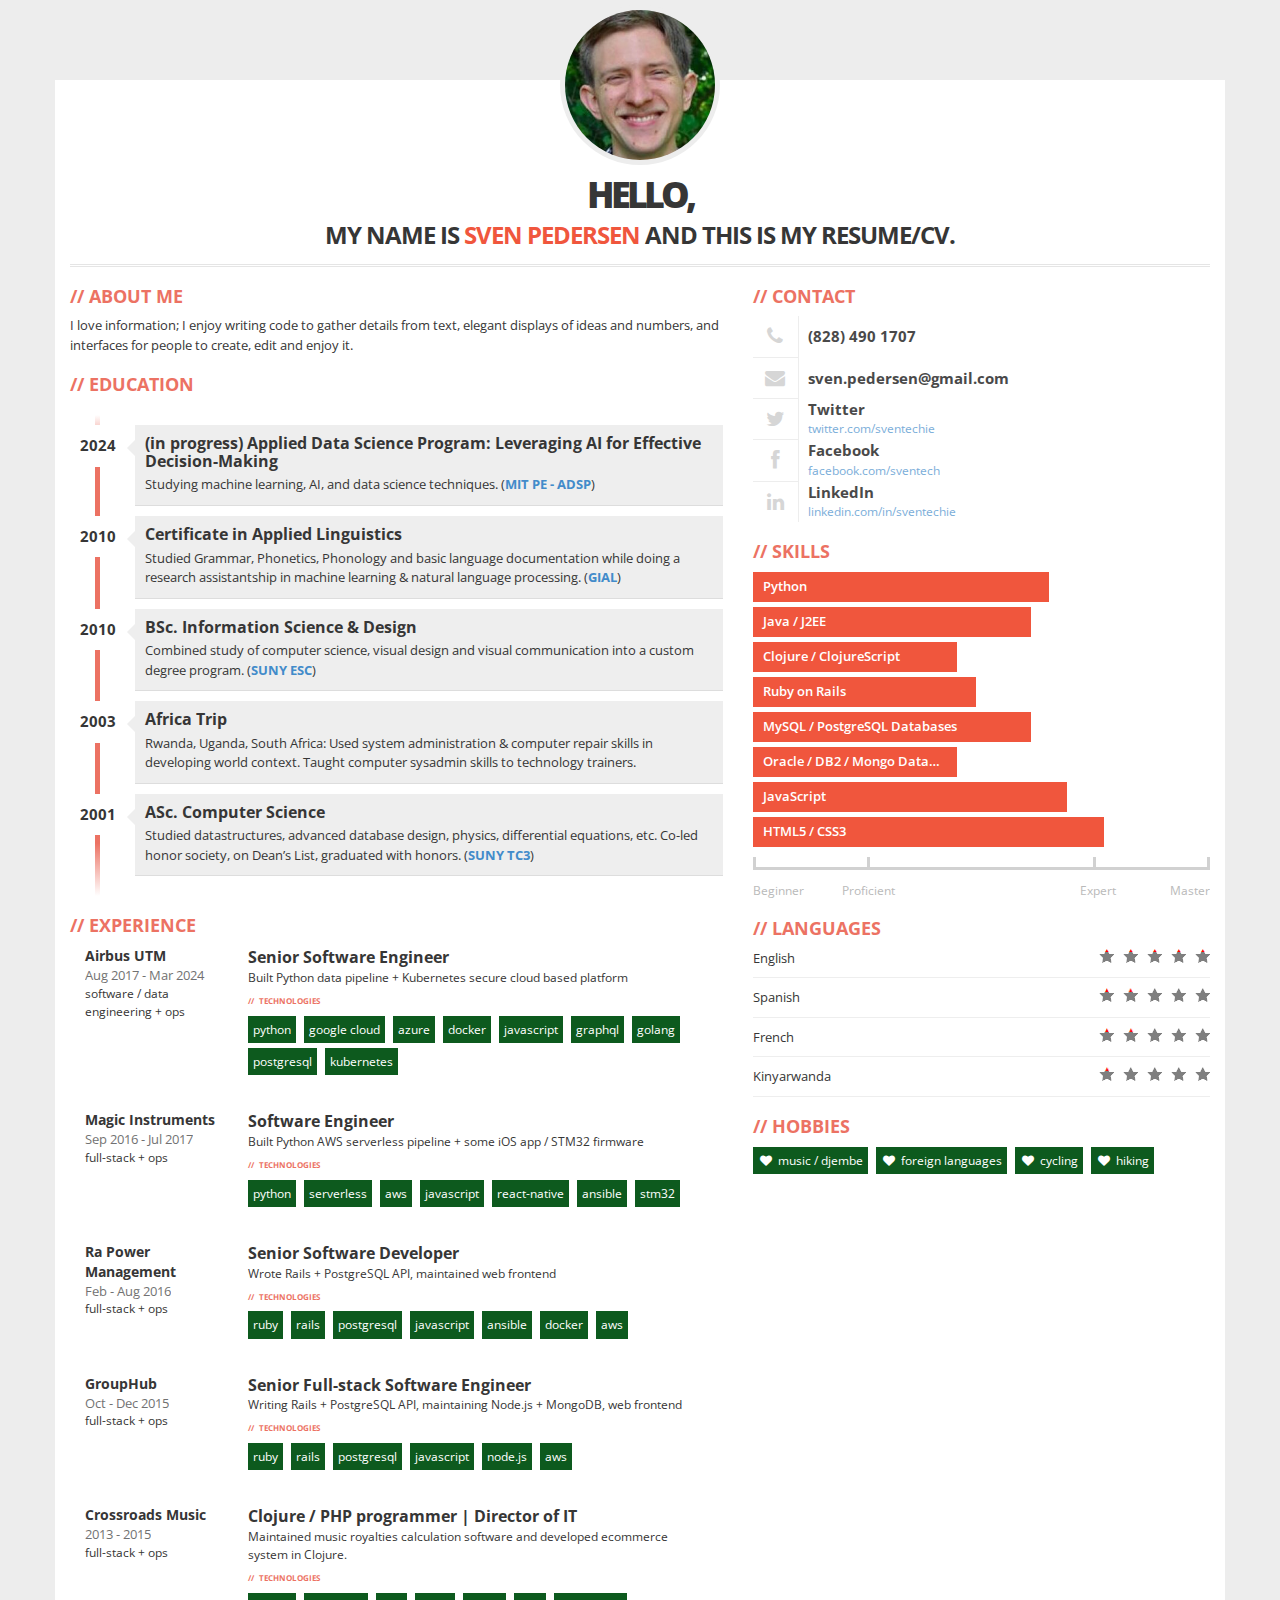
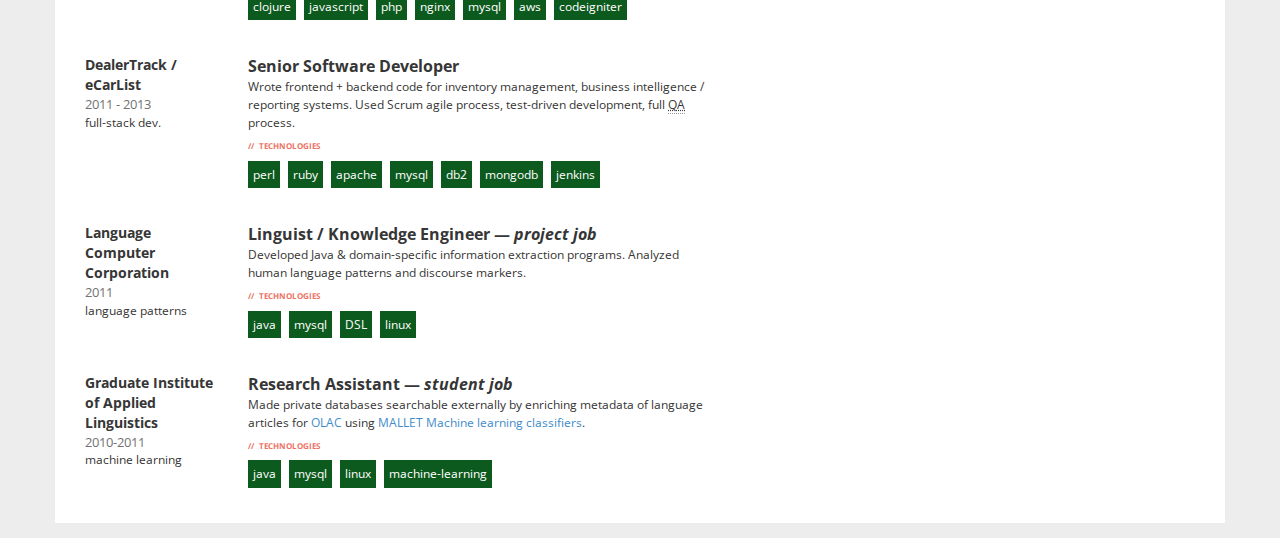
==== commit 565a363a: "add Airbus experience first draft" ====
--- a/index.html
+++ b/index.html
@@ -42,6 +42,14 @@
             <h2>Education</h2>
             <ul id="education" class="clearfix">
               <li>
+                <div class="year pull-left">2024</div>
+                <div class="description pull-right">
+                  <h3>(in progress) Applied Data Science Program: Leveraging AI for Effective Decision-Making</h3>
+                  <p>Studying machine learning, AI, and data science techniques.
+                    (<b><a href="https://professional-education-gl.mit.edu/mit-applied-data-science-course">MIT PE - ADSP</a></b>)</p>
+                </div>
+              </li>
+              <li>
                 <div class="year pull-left">2010</div>
                 <div class="description pull-right">
                   <h3>Certificate in Applied Linguistics</h3>
@@ -81,10 +89,35 @@
           <!-- EXPERIENCE -->
           <div class="box">
             <h2>Experience</h2>
+            <div class="job clearfix">
+              <div class="col-xs-3">
+                <div class="where">Airbus UTM</div>
+                <div class="year">Aug 2017 - Mar 2024</div>
+                <div class="description">software / data engineering + ops</div>
+              </div>
+              <div class="col-xs-9">
+                <div class="profession">Senior Software Engineer</div>
+                <div class="description">Built Python data pipeline + Kubernetes secure cloud based platform</div>
+                <!-- TECH -->
+                <!-- Ruby, Rails, JavaScript, HTML5, SASS, Linux, AWS -->
+                <div class="box">
+                  <h5>Technologies</h5>
+                  <div class="tech-tag">python</div>
+                  <div class="tech-tag">google cloud</div>
+                  <div class="tech-tag">azure</div>
+                  <div class="tech-tag">docker</div>
+                  <div class="tech-tag">javascript</div>
+                  <div class="tech-tag">graphql</div>
+                  <div class="tech-tag">golang</div>
+                  <div class="tech-tag">postgresql</div>
+                  <div class="tech-tag">kubernetes</div>
+                </div>
+              </div>
+            </div>
               <div class="job clearfix">
                <div class="col-xs-3">
                  <div class="where">Magic Instruments</div>
-                 <div class="year">Sep 2016 - present</div>
+                 <div class="year">Sep 2016 - Jul 2017</div>
                  <div class="description">full-stack + ops</div>
                </div>
                <div class="col-xs-9">
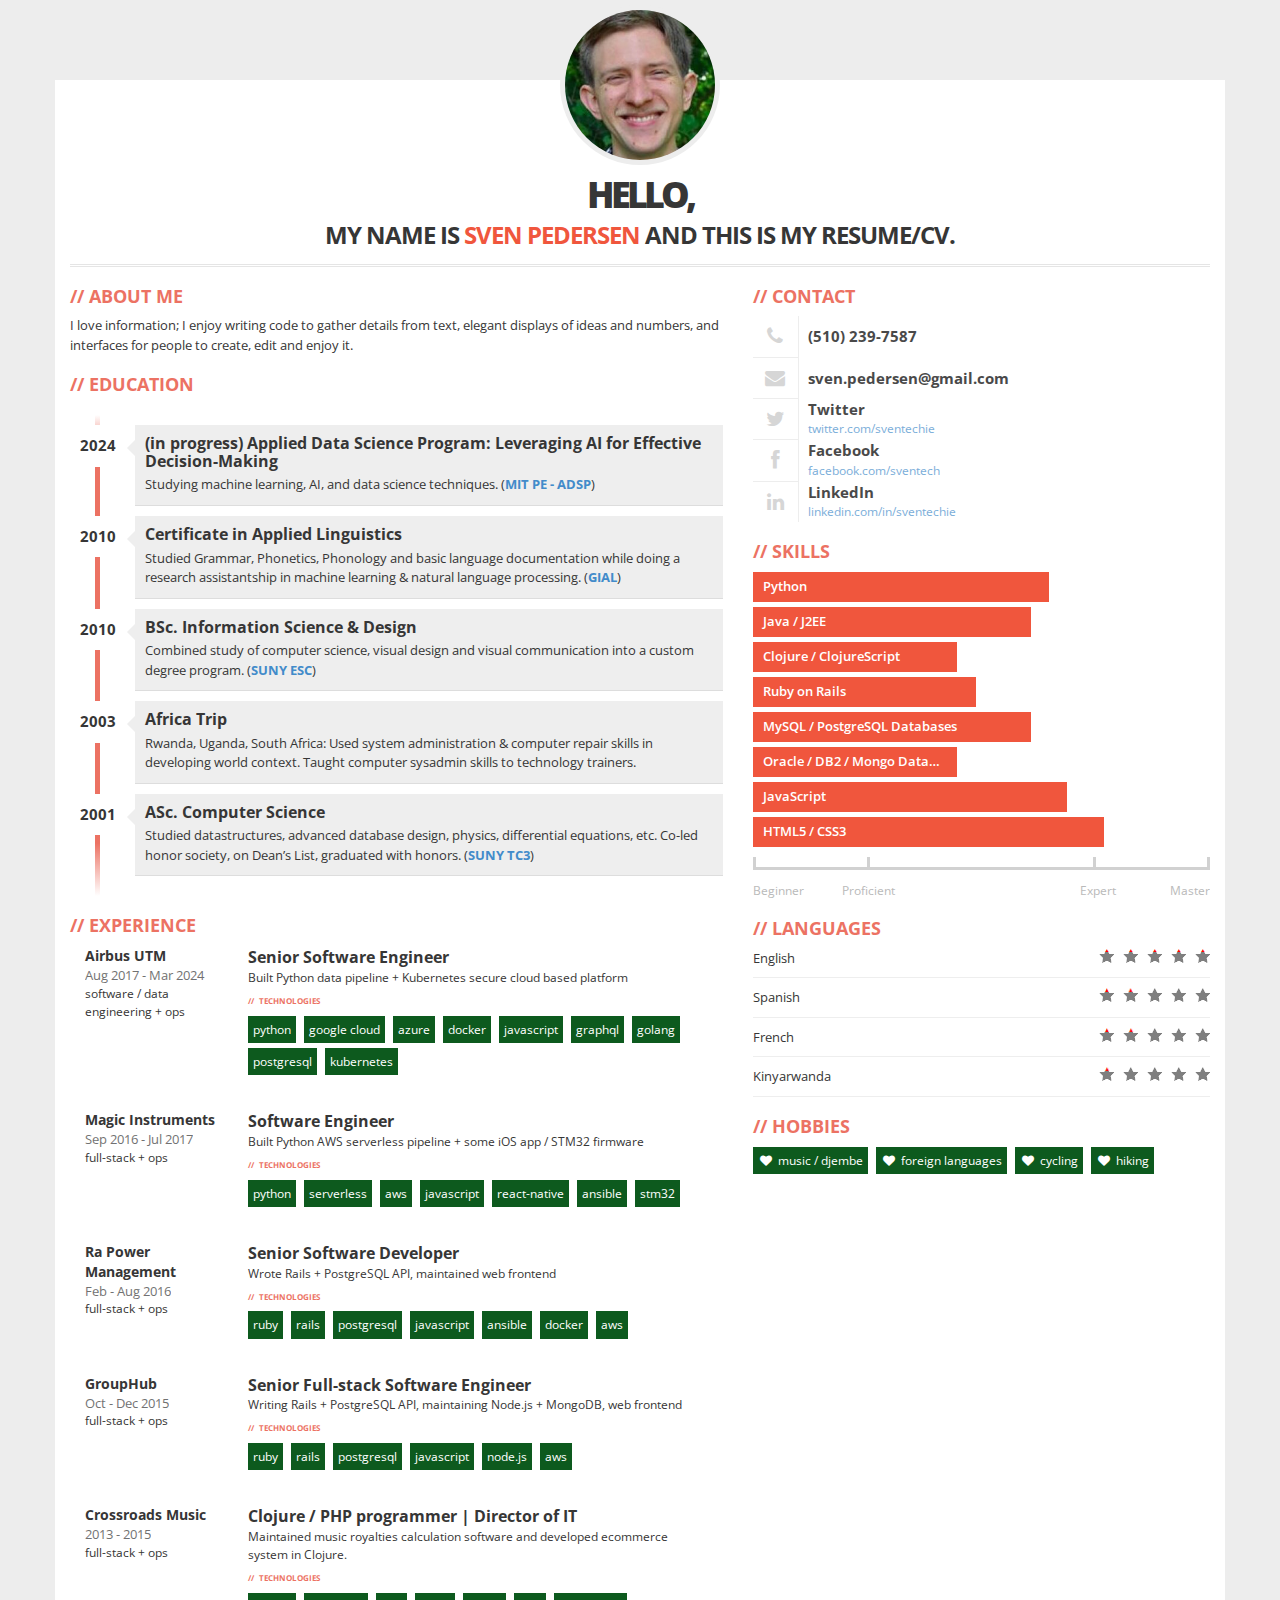
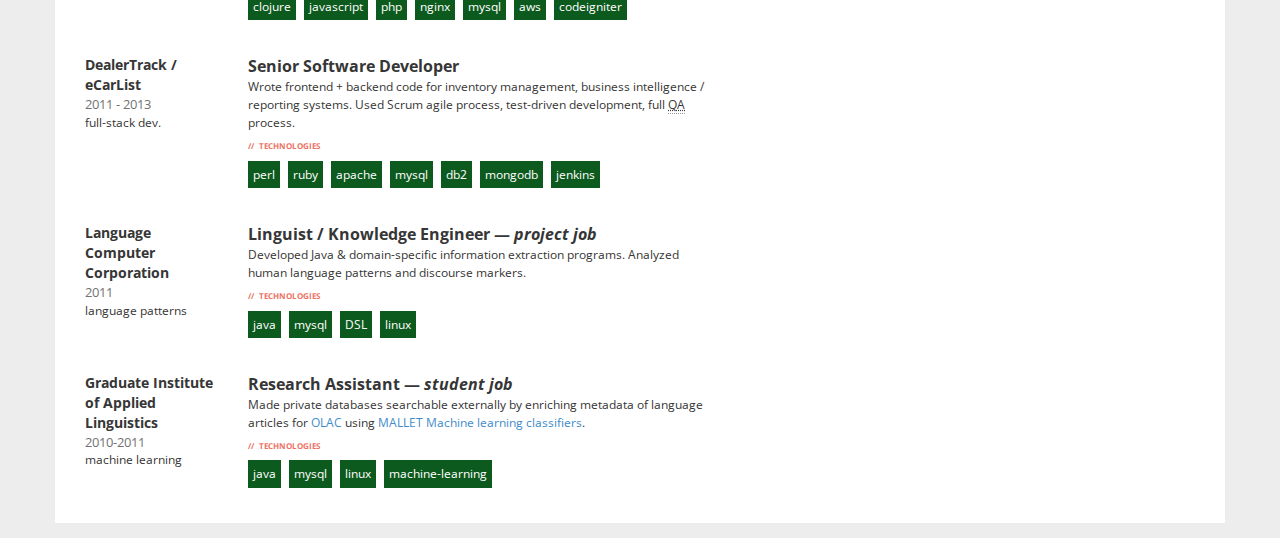
==== commit fcb30b7e: "change phone number" ====
--- a/index.html
+++ b/index.html
@@ -283,7 +283,7 @@
             <h2>Contact</h2>
             <div class="contact-item">
               <div class="icon pull-left text-center"><span class="fa fa-phone fa-fw"></span></div>
-              <div class="title only pull-right">(828) 490 1707</div>
+              <div class="title only pull-right">(510) 239-7587</div>
             </div>
             <div class="contact-item">
               <div class="icon pull-left text-center"><span class="fa fa-envelope fa-fw"></span></div>
